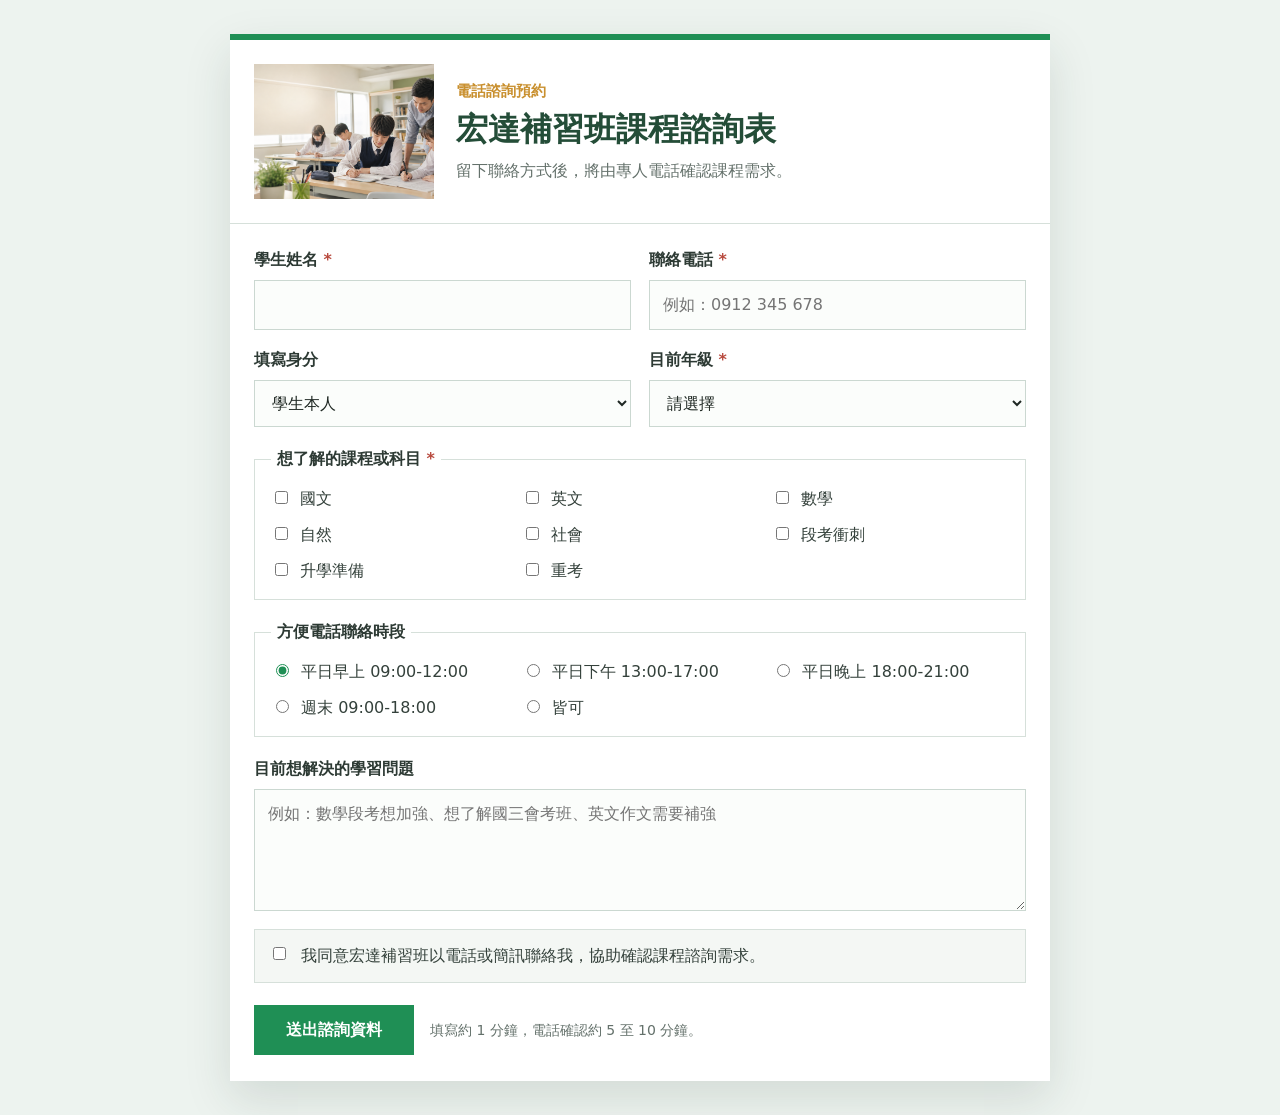
==== web/index.html @ 24dff19a "Add consultation form page" ====
<!doctype html>
<html lang="zh-Hant">
  <head>
    <meta charset="UTF-8" />
    <meta name="viewport" content="width=device-width, initial-scale=1.0" />
    <title>宏達補習班｜課程諮詢表單</title>
    <link rel="stylesheet" href="./styles.css" />
  </head>
  <body>
    <main class="page-shell">
      <form class="consult-form" id="consultForm" novalidate>
        <header class="form-header">
          <img src="./assets/study-hero.png" alt="" />
          <div>
            <p>電話諮詢預約</p>
            <h1>宏達補習班課程諮詢表</h1>
            <span>留下聯絡方式後，將由專人電話確認課程需求。</span>
          </div>
        </header>

        <div class="field-grid">
          <label class="field">
            <span>學生姓名 <strong>*</strong></span>
            <input type="text" name="studentName" autocomplete="name" required />
          </label>

          <label class="field">
            <span>聯絡電話 <strong>*</strong></span>
            <input type="tel" name="phone" autocomplete="tel" inputmode="tel" placeholder="例如：0912 345 678" required />
          </label>

          <label class="field">
            <span>填寫身分</span>
            <select name="identity">
              <option value="學生本人">學生本人</option>
              <option value="家長">家長</option>
              <option value="其他">其他</option>
            </select>
          </label>

          <label class="field">
            <span>目前年級 <strong>*</strong></span>
            <select name="grade" required>
              <option value="">請選擇</option>
              <option>國一</option>
              <option>國二</option>
              <option>國三</option>
              <option>高一</option>
              <option>高二</option>
              <option>高三</option>
              <option>其他</option>
            </select>
          </label>
        </div>

        <fieldset class="choice-group">
          <legend>想了解的課程或科目 <strong>*</strong></legend>
          <label><input type="checkbox" name="subjects" value="國文" /> 國文</label>
          <label><input type="checkbox" name="subjects" value="英文" /> 英文</label>
          <label><input type="checkbox" name="subjects" value="數學" /> 數學</label>
          <label><input type="checkbox" name="subjects" value="自然" /> 自然</label>
          <label><input type="checkbox" name="subjects" value="社會" /> 社會</label>
          <label><input type="checkbox" name="subjects" value="段考衝刺" /> 段考衝刺</label>
          <label><input type="checkbox" name="subjects" value="升學準備" /> 升學準備</label>
          <label><input type="checkbox" name="subjects" value="重考" /> 重考</label>
        </fieldset>

        <fieldset class="choice-group">
          <legend>方便電話聯絡時段</legend>
          <label><input type="radio" name="callTime" value="平日早上 09:00-12:00" checked /> 平日早上 09:00-12:00</label>
          <label><input type="radio" name="callTime" value="平日下午 13:00-17:00" /> 平日下午 13:00-17:00</label>
          <label><input type="radio" name="callTime" value="平日晚上 18:00-21:00" /> 平日晚上 18:00-21:00</label>
          <label><input type="radio" name="callTime" value="週末 09:00-18:00" /> 週末 09:00-18:00</label>
          <label><input type="radio" name="callTime" value="皆可" /> 皆可</label>
        </fieldset>

        <label class="field full">
          <span>目前想解決的學習問題</span>
          <textarea name="need" rows="4" placeholder="例如：數學段考想加強、想了解國三會考班、英文作文需要補強"></textarea>
        </label>

        <label class="consent">
          <input type="checkbox" name="consent" required />
          <span>我同意宏達補習班以電話或簡訊聯絡我，協助確認課程諮詢需求。</span>
        </label>

        <div class="actions">
          <button class="primary-button" type="submit">送出諮詢資料</button>
          <p>填寫約 1 分鐘，電話確認約 5 至 10 分鐘。</p>
        </div>

        <div class="result" id="result" aria-live="polite" hidden></div>
      </form>
    </main>

    <script src="./script.js"></script>
  </body>
</html>
---- web/styles.css ----
:root {
  color-scheme: light;
  --ink: #1f2823;
  --muted: #64716b;
  --line: #d6e0da;
  --paper: #ffffff;
  --soft: #f4f7f4;
  --green: #1f8f55;
  --green-dark: #244d38;
  --gold: #c9902f;
  --shadow: 0 18px 44px rgba(31, 55, 43, 0.13);
}

* {
  box-sizing: border-box;
}

body {
  margin: 0;
  min-height: 100vh;
  background: #edf3ef;
  color: var(--ink);
  font-family: "Noto Sans TC", "Microsoft JhengHei", "PingFang TC", system-ui, sans-serif;
  line-height: 1.5;
  overflow-x: hidden;
}

button,
input,
select,
textarea {
  font: inherit;
}

.page-shell {
  min-height: 100vh;
  display: grid;
  place-items: start center;
  padding: 34px 18px;
}

.consult-form {
  width: min(820px, 100%);
  background: var(--paper);
  box-shadow: var(--shadow);
  border-top: 6px solid var(--green);
}

.form-header {
  display: grid;
  grid-template-columns: 180px 1fr;
  gap: 22px;
  align-items: center;
  padding: 24px;
  border-bottom: 1px solid var(--line);
}

.form-header > div {
  min-width: 0;
}

.form-header img {
  width: 100%;
  aspect-ratio: 4 / 3;
  object-fit: cover;
}

.form-header p {
  margin: 0 0 8px;
  color: var(--gold);
  font-size: 15px;
  font-weight: 800;
}

.form-header h1 {
  margin: 0 0 10px;
  color: var(--green-dark);
  font-size: 32px;
  line-height: 1.18;
  letter-spacing: 0;
  overflow-wrap: anywhere;
}

.form-header span {
  display: block;
  color: var(--muted);
  overflow-wrap: anywhere;
}

.field-grid {
  display: grid;
  grid-template-columns: repeat(2, minmax(0, 1fr));
  gap: 18px;
  padding: 24px 24px 0;
}

.field,
.consent {
  display: grid;
  gap: 8px;
}

.field span,
.choice-group legend {
  font-weight: 800;
  color: #2d3a34;
}

strong {
  color: #b84a3e;
}

input,
select,
textarea {
  width: 100%;
  border: 1px solid #cbd8d1;
  background: #fbfdfb;
  color: var(--ink);
  padding: 12px 13px;
  outline: none;
  transition: border-color 0.16s ease, box-shadow 0.16s ease, background 0.16s ease;
}

input:focus,
select:focus,
textarea:focus {
  border-color: var(--green);
  background: #fff;
  box-shadow: 0 0 0 3px rgba(31, 143, 85, 0.15);
}

.choice-group {
  border: 1px solid var(--line);
  margin: 20px 24px 0;
  padding: 16px;
  display: grid;
  grid-template-columns: repeat(3, minmax(0, 1fr));
  gap: 12px 14px;
}

.choice-group legend {
  padding: 0 6px;
}

.choice-group label,
.consent {
  color: #34413b;
}

.choice-group input,
.consent input {
  width: auto;
  margin-right: 7px;
  accent-color: var(--green);
}

.full {
  margin: 20px 24px 0;
}

textarea {
  resize: vertical;
  min-height: 108px;
}

.consent {
  grid-template-columns: auto 1fr;
  align-items: start;
  margin: 18px 24px 0;
  padding: 14px;
  background: var(--soft);
  border: 1px solid var(--line);
}

.actions {
  display: flex;
  align-items: center;
  gap: 16px;
  padding: 22px 24px 26px;
}

.actions p {
  margin: 0;
  color: var(--muted);
  font-size: 14px;
}

.primary-button {
  border: 0;
  background: var(--green);
  color: #fff;
  padding: 13px 20px;
  font-weight: 800;
  cursor: pointer;
  min-width: 160px;
}

.primary-button:hover {
  background: #167448;
}

.result {
  margin: 0 24px 24px;
  padding: 16px;
  background: #eef8f2;
  border: 1px solid #b9ddca;
  color: #244735;
  white-space: pre-wrap;
}

.field.invalid input,
.field.invalid select,
.field.invalid textarea,
.consent.invalid,
.choice-group.invalid {
  border-color: #c45448;
  box-shadow: 0 0 0 3px rgba(196, 84, 72, 0.12);
}

@media (max-width: 700px) {
  .page-shell {
    display: block;
    padding: 0;
  }

  .consult-form {
    min-height: 100vh;
    box-shadow: none;
    width: 100%;
    max-width: 100vw;
    overflow: hidden;
  }

  .form-header {
    grid-template-columns: 1fr;
    gap: 16px;
  }

  .form-header > * {
    max-width: calc(100vw - 48px);
  }

  .form-header img {
    max-height: 180px;
  }

  .form-header h1 {
    font-size: 28px;
  }

  .field-grid,
  .choice-group {
    grid-template-columns: 1fr;
  }

  .actions {
    display: grid;
  }

  .primary-button {
    width: 100%;
  }
}
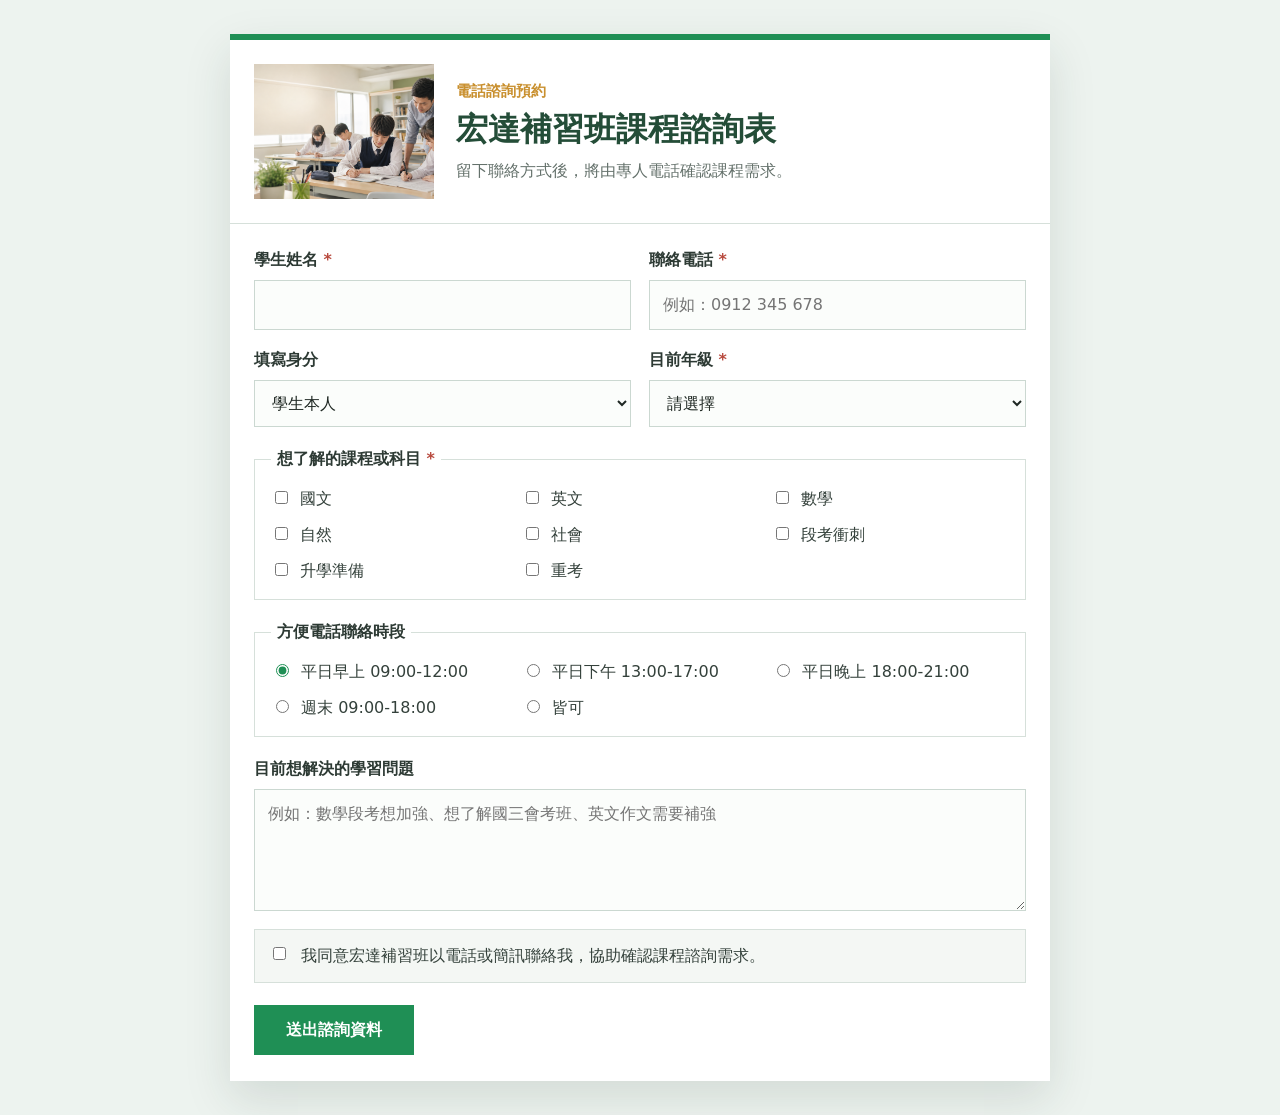
==== commit 1aebcdcc: "Remove form duration note" ====
--- a/web/index.html
+++ b/web/index.html
@@ -86,7 +86,6 @@
 
         <div class="actions">
           <button class="primary-button" type="submit">送出諮詢資料</button>
-          <p>填寫約 1 分鐘，電話確認約 5 至 10 分鐘。</p>
         </div>
 
         <div class="result" id="result" aria-live="polite" hidden></div>
--- a/web/styles.css
+++ b/web/styles.css
@@ -200,6 +200,11 @@
   background: #167448;
 }
 
+.primary-button:disabled {
+  cursor: wait;
+  opacity: 0.72;
+}
+
 .result {
   margin: 0 24px 24px;
   padding: 16px;
